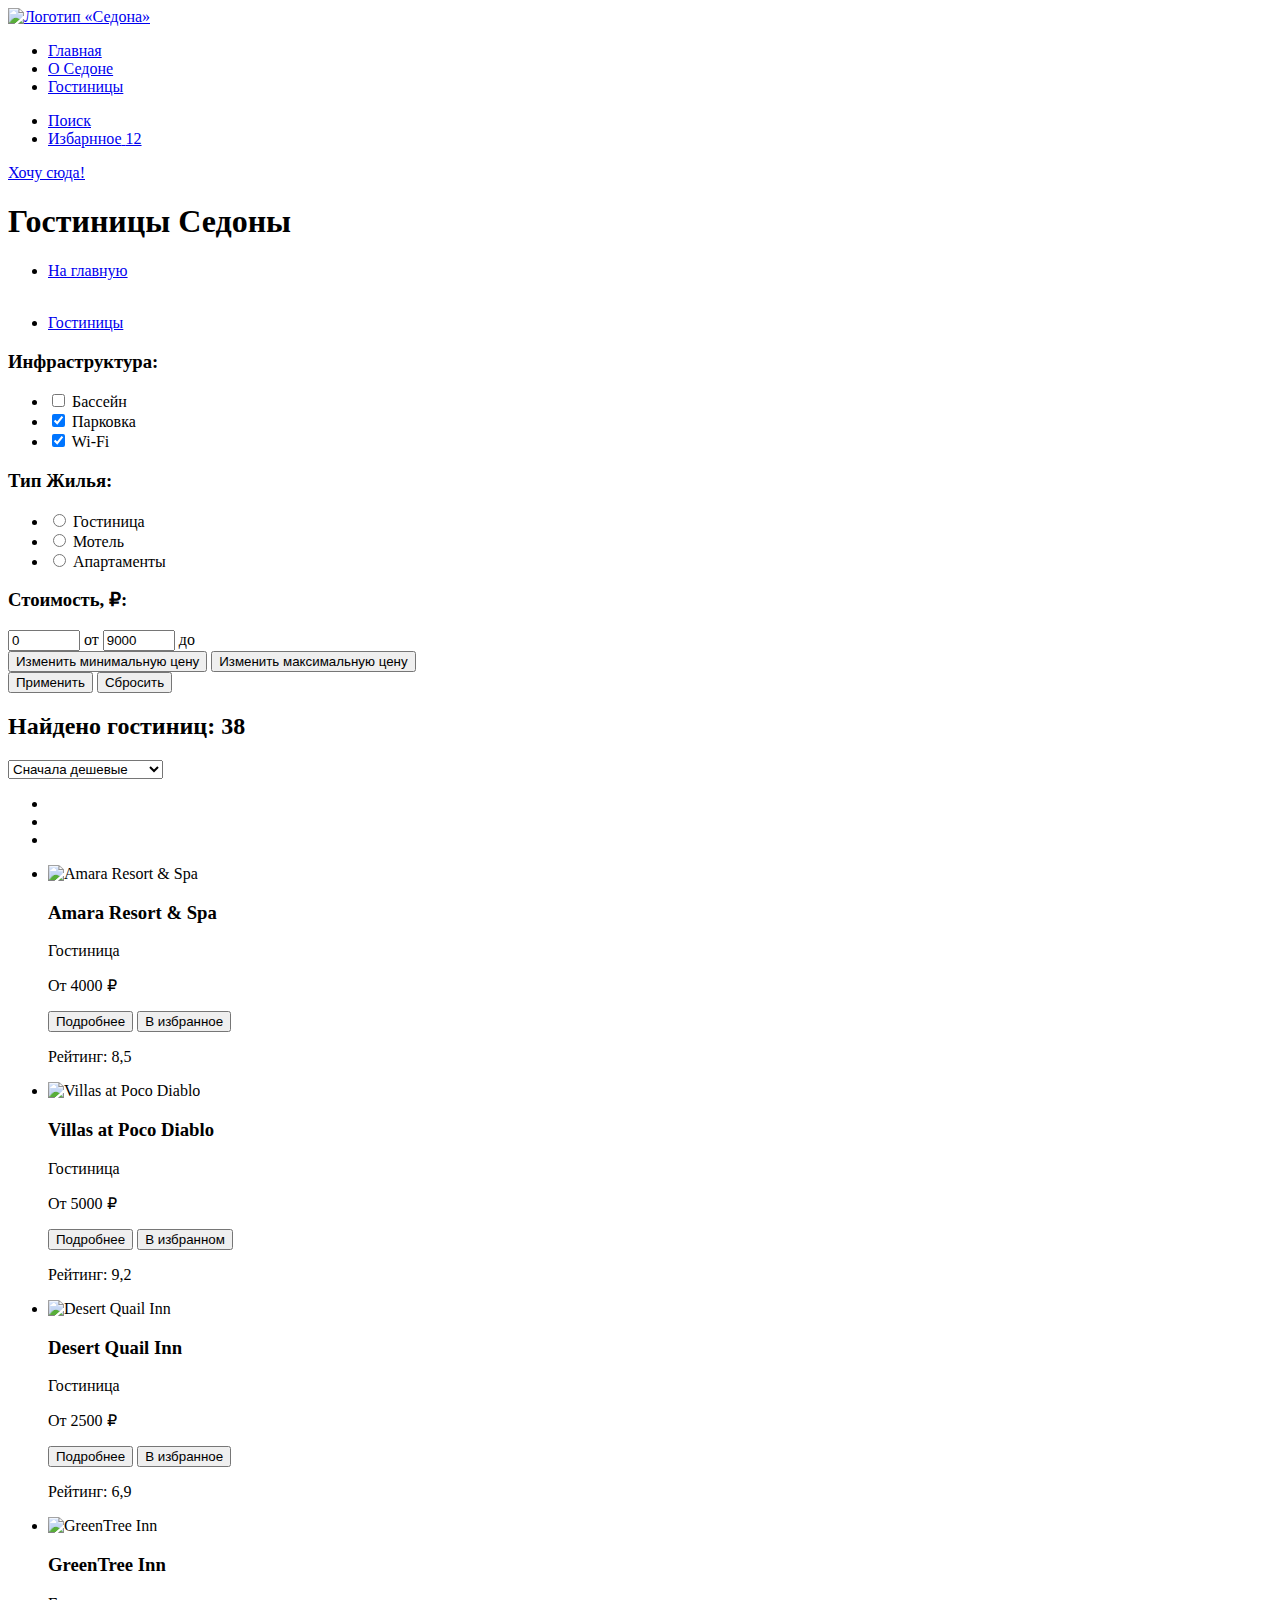
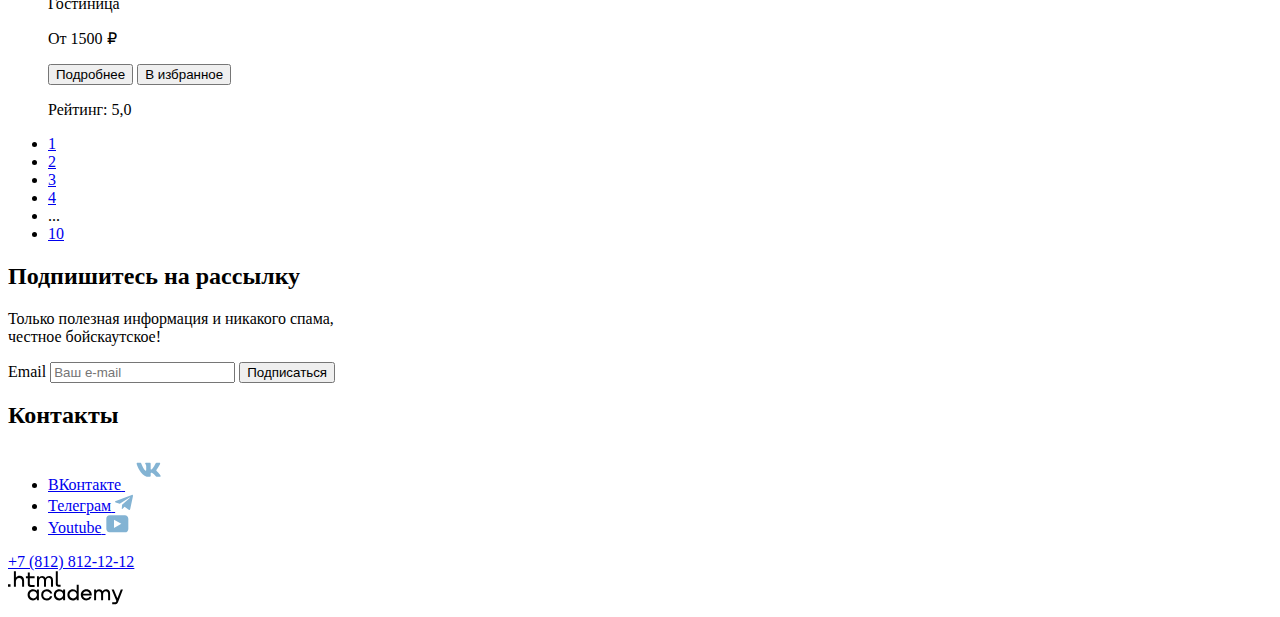
==== catalog.html @ 1142e03a "Добавляет каталог" ====
<!DOCTYPE html>
<html lang="ru">
  <head>
    <meta charset="utf-8">
    <title>HTML Academy: Седона</title>
    <link rel="stylesheet" href="styles/styles.css">
    <link rel="icon" href="favicon.ico"  type="image/x-icon">
  </head>
  <body>
    <div class="container">
      <header data-test="header" class="page-header">
        <a class="logo" href="index.html"> <img class="img-logo" src="images/logosedona.svg" width="140" height="70"
          alt="Логотип «Седона»"></a>
        <nav class="navigation">
          <ul class="navigation-list">
            <li class="navigation-item">
              <a class="navigation-link" href="index.html">Главная</a>
            </li>
              <li class="navigation-item">
                <a class="navigation-link" href="#">О Седоне</a>
              </li>
               <li class="navigation-item">
                <a class="navigation-link active-navigation-link-hotel" href="catalog.html">Гостиницы</a>
              </li>
          </ul>
          <ul class="navigation-user">
            <li class="navigation-user-item">
              <a class="img-search navigation-user-link-search" href="#" >
                <span class="visually-hidden">Поиск</span>
              </a>
            </li>
            <li class="navigation-user-item">
              <a class="img-favorite navigation-user-link-favotite" href="#">
                <span class="visually-hidden">Избарнное</span>
                <span class="notification-bage">12</span>
              </a>
            </li>
            </ul>
            <div class="want-here">
              <a class="button button-brown link-button" href="#">Хочу сюда!</a>
            </div>
        </nav>
      </header>

    <main data-test="main" class="main-container">
        <section class="flters-hotels">
          <div class="header-wrapper">
            <h1 class="title-Sedona-hotels">Гостиницы Седоны</h1>
            <ul class="breadcrumbs">
              <li class="breadcrumb">
                <a href="index.html"><p class="visually-hidden">На главную</p>
                  <svg class="svg-house" width="13" height="13" fill="#fff" xmlns="http://www.w3.org/2000/svg"><path d="m6.5.5-6 5.8v6.2h12V6.3L6.5.5Zm5 11h-10V6.7l5-4.8 5 4.8v4.8Z"/><path d="M4.5 10.5h1V8h2v2.5h1V7h-4v3.5Z"/></svg>
                </a>
              </li>
              <li class="breadcrumb">
                <a href="#" class="breadcrumb-hotels">Гостиницы</a>
              </li>
            </ul>
          </div>

          <div data-test="filter" class="wrapper-filter">
            <form class="appointment-form" action="https://echo.htmlacademy.ru/" method="post">
            <div>
            <h3 class="catalog-filter-title">Инфраструктура:</h3>
                    <ul class="catalog-filter-list">

                      <li class="catalog-filter-item">
                        <label class="control">
                          <input class="control-input" type="checkbox" name="Бассейн">
                       <span class="custom-checkbox"></span>
                       <span class="catalog-input-name"> Бассейн </span>
                        </label>
                      </li>

                  <li class="catalog-filter-item">
                    <label class="control">
                      <input class="control-input" type="checkbox" name="Парковка" checked>
                      <span class="custom-checkbox"></span>
                      <span class="catalog-input-name"> Парковка </span>
                    </label>
                  </li>
                  <li class="catalog-filter-item">
                    <label class="control">
                      <input class="control-input" type="checkbox" name="Wi-Fi" checked>
                      <span class="custom-checkbox"></span>
                     <span class="catalog-input-name">Wi-Fi</span>
                    </label>
                  </li>
                     </ul>
                    </div>
                    <div>
                    <h3 class="form-check-title">Тип Жилья:</h3>
                  <ul class="flter-second">
                      <li class="form-check">
                        <label class="form-check-label" for="hotel">
                        <input class="form-check-input" type="radio" name="hotel" id="hotel">
                        <span class="custom-radio"></span>
                        <span class="catalog-type-living">Гостиница</span>
                        </label>
                      </li>
                      <li class="form-check">
                        <label class="form-check-label" for="motel">
                        <input class="form-check-input" type="radio" name="motel" id="motel">
                        <span class="custom-radio"></span>
                        <span class="catalog-type-living">Мотель</span>
                        </label>
                      </li>
                      <li class="form-check">
                        <label class="form-check-label" for="appartments">
                        <input class="form-check-input" type="radio" name="appartments" id="appartments">
                        <span class="custom-radio"></span>
                        <span class="catalog-type-living">Апартаменты</span>
                        </label>
                      </li>
                  </ul>
                </div>
                      <div class="filter-price">
                      <h3 class="title-filter-price">Стоимость, ₽:</h3>

                        <div class="price-inputs">
                          <label class="price-input-min">
                          <input class="range-input control-input-left" type="number" name="min-number" value="0" min="0" max="9000" required>
                          <span class="control-range-min">от</span>
                        </label>
                          <label class="price-input-max">
                          <input class="range-input control-input-right" type="number" name="min-number" value="9000" min="0" max="9000" required>
                        <span>до</span>
                        </label>
                        </div>
                        <div class="range">
                        <div class="range-scale">
                          <div class="range-bar">
                          <button class="range-toggle toggle-min">
                            <span class="visually-hidden">Изменить минимальную цену</span>
                          </button>
                          <button class="range-toggle toggle-max">
                            <span class="visually-hidden">Изменить максимальную цену</span>
                          </button>
                          </div>
                       </div>
                       </div>
                      </div>

                      <div class="buttons">
                        <button class="button-get button-blue" type="submit">Применить</button>
                        <button class="button-reset button-nocolor" type="reset">Сбросить</button>
                      </div>
                      </form>
                </div>
        </section>
        <div class="sorting-container">
          <h2 class="title-sorting-container">Найдено гостиниц: 38</h2>
            <select class="select-control" aria-label="Сортировка">
              <option value="popular">Сначала дешевые</option>
              <option value="cheap">Сначала дорогие</option>
              <option value="expensive">Сначала поплуярные</option>
            </select>
            <ul class="view-buttons">
              <li class="view-button-item">
                <a class="view-button view-button-card-one" href="#"></a>
              </li>
              <li class="view-button-item"><a class="view-button view-button-card-second" href="#"></a></li>
              <li class="view-button-item"><a class="view-button view-button-card-three" href="#"></a></li>
            </ul>
          </div>

<section data-test="catalog" class="card-hotels">
  <ul class="list-card-hotels">
    <li class="cards-of-hotels">
    <img class="hotel-img" src="images/Amara.jpg" width="300" height="212" alt="Amara Resort & Spa">
    <h3 class="hotel-title">Amara Resort & Spa</h3>
    <p class="card-price-name">Гостиница</p>
    <p class="card-price-value">От 4000 ₽</p>
    <button type="button" name="show_more" class="about button-brown">Подробнее</button>
    <button class="favorite-added button-blue">В избранное</button>
    <div class="rating-stars stars-star-4">
        <span class="visually-hidden"></span>
    </div>
    <p class="rating-button">Рейтинг: 8,5</p>
  </li>
  <li class="cards-of-hotels">
    <img class="hotel-img" src="images/villas.jpg" width="300" height="212" alt="Villas at Poco Diablo">
    <h3 class="hotel-title">Villas at Poco Diablo</h3>
    <p class="card-price-name">Гостиница</p>
    <p class="card-price-value">От 5000 ₽</p>
    <button type="button" name="show_more" class="about button-brown">Подробнее</button>
    <button class="favorite-added-active button-green">В избранном</button>
    <div class="rating-stars stars-star-4">
        <span class="visually-hidden"></span>
    </div>
    <p class="rating-button">Рейтинг: 9,2</p>
  </li>
  <li class="cards-of-hotels">
    <img class="hotel-img" src="images/desert.jpg" width="300" height="212" alt="Desert Quail Inn">
    <h3 class="hotel-title">Desert Quail Inn</h3>
    <p class="card-price-name">Гостиница</p>
    <p class="card-price-value">От 2500 ₽</p>
    <button type="button" name="show_more" class="about button-brown">Подробнее</button>
    <button class="favorite-added button-blue">В избранное</button>
    <div class="rating-stars stars-star-3">
        <span class="visually-hidden"></span>
    </div>
    <p class="rating-button">Рейтинг: 6,9</p>
  </li>
  <li class="cards-of-hotels">
    <img class="hotel-img" src="images/GreenTree.jpg" width="300" height="212" alt="GreenTree Inn">
    <h3 class="hotel-title">GreenTree Inn</h3>
    <p class="card-price-name">Гостиница</p>
    <p class="card-price-value">От 1500 ₽</p>
    <button type="button" name="show_more" class="about button-brown">Подробнее</button>
    <button class="favorite-added button-blue">В избранное</button>
    <div class="rating-stars stars-star-2">
        <span class="visually-hidden"></span>
    </div>
    <p class="rating-button">Рейтинг: 5,0</p>
  </li>
  </ul>
</section>

    <div class="pagination-container">
    <ul class="pagination">
      <li class="pagination-item">
        <a class="pagination-link pagination-active" href="#">1</a>
      </li>
      <li class="pagination-item">
        <a class="pagination-link button-blue" href="#">2</a>
      </li>
      <li class="pagination-item">
        <a class="pagination-link button-blue" href="#">3</a>
      </li>
      <li class="pagination-item">
        <a class="pagination-link button-blue" href="#">4</a>
      </li>
      <li class="pagination-item">
      <span class="pagination-link-white">...</span>
      </li>
      <li class="pagination-item">
        <a class="pagination-link button-blue" href="#">10</a>
      </li>
    </ul>
  </div>
  <section  data-test="subscribe" class="subscribe-catalog">
    <div class="wrapper-subscribe">
    <h2 class="subscribe-title-catalog">Подпишитесь на рассылку</h2>
    <p class="subcribe-description-catalog">Только полезная информация и никакого спама,<br>честное бойскаутское!</p>
    <form class="newsletter-form" action="https://echo.htmlacademy.ru/" method="post">
      <label for="newsletter-email" class="visually-hidden">Email</label>
      <input class="field"  placeholder="Ваш e-mail" type="email" name="newsletter-email" id="newsletter-email" required>
      <button class="button newsletter-button button-blue" type="submit">
        <span>Подписаться</span>
      </button>
    </form>
  </div>
</section>
</main>

<footer data-test="footer" class="page-footer">
  <section class="footer-social">
    <h2 class="visually-hidden">Контакты</h2>
    <ul class="footer-social-list">
      <li class="footer-social-item">
        <a class="link-footer" href="#">
          <span class="visually-hidden">ВКонтакте</span>
          <svg class="svg-footer" width="48" height="41" viewBox="0 0 48 41" fill="#83B3D3" xmlns="http://www.w3.org/2000/svg">
            <path fill-rule="evenodd" clip-rule="evenodd" d="M35.1164 14.8044C35.2824 14.2584 35.1164 13.8564 34.3214 13.8564H31.6964C31.0284 13.8564 30.7204 14.2034 30.5534 14.5864C30.5534 14.5864 29.2184 17.7824 27.3274 19.8584C26.7154 20.4604 26.4374 20.6514 26.1034 20.6514C25.9364 20.6514 25.6854 20.4604 25.6854 19.9134V14.8044C25.6854 14.1484 25.5014 13.8564 24.9454 13.8564H20.8174C20.4004 13.8564 20.1494 14.1604 20.1494 14.4494C20.1494 15.0704 21.0954 15.2144 21.1924 16.9624V20.7604C21.1924 21.5934 21.0394 21.7444 20.7054 21.7444C19.8154 21.7444 17.6504 18.5334 16.3654 14.8594C16.1164 14.1444 15.8644 13.8564 15.1934 13.8564H12.5664C11.8164 13.8564 11.6664 14.2034 11.6664 14.5864C11.6664 15.2684 12.5564 18.6564 15.8114 23.1374C17.9814 26.1974 21.0364 27.8564 23.8194 27.8564C25.4884 27.8564 25.6944 27.4884 25.6944 26.8534V24.5404C25.6944 23.8034 25.8524 23.6564 26.3814 23.6564C26.7714 23.6564 27.4384 23.8484 28.9964 25.3234C30.7764 27.0724 31.0694 27.8564 32.0714 27.8564H34.6964C35.4464 27.8564 35.8224 27.4884 35.6064 26.7604C35.3684 26.0364 34.5184 24.9854 33.3914 23.7384C32.7794 23.0284 31.8614 22.2634 31.5824 21.8804C31.1934 21.3894 31.3044 21.1704 31.5824 20.7334C31.5824 20.7334 34.7824 16.3074 35.1154 14.8044H35.1164Z"/>
            </svg>
        </a>
      </li>
      <li class="footer-social-item">
        <a class="link-footer" href="#">
          <span class="visually-hidden">Телеграм</span>
          <svg class="svg-footer" width="18" height="17" viewBox="0 0 18 17" fill="#83B3D3" xmlns="http://www.w3.org/2000/svg">
            <path d="M16.785 0.955705L0.840489 7.1042C-0.247661 7.54126 -0.241365 8.14828 0.640845 8.41897L4.73445 9.69597L14.2058 3.72014C14.6537 3.44766 15.0629 3.59424 14.7265 3.89281L7.05283 10.8183H7.05103L7.05283 10.8192L6.77045 15.0387C7.18413 15.0387 7.36669 14.8489 7.59871 14.625L9.58705 12.6915L13.7229 15.7464C14.4855 16.1664 15.0332 15.9506 15.2229 15.0405L17.9379 2.2453C18.2158 1.13107 17.5126 0.626562 16.785 0.955705Z"/>
            </svg>
        </a>
      </li>
      <li class="footer-social-item button-link-youtube">
        <a class="link-footer" href="#">
          <span class="visually-hidden">Youtube</span>
          <svg class="svg-footer" width="23" height="18" viewBox="0 0 23 18" fill="#83B3D3" xmlns="http://www.w3.org/2000/svg">
            <path d="M18.9402 0.356445H3.50738C1.64668 0.356445 0.333252 1.9502 0.333252 3.75645V13.8502C0.333252 15.7627 1.64668 17.3564 3.50738 17.3564H19.1591C20.8009 17.3564 22.3333 15.7627 22.3333 13.9564V3.75645C22.1143 1.9502 20.8009 0.356445 18.9402 0.356445ZM7.99494 12.8939V4.81894L15.3283 8.85645L7.99494 12.8939Z"/>
            </svg>
        </a>
      </li>
    </ul>
  </section>

  <section class="contacts-phone">
     <a href="tel:+78128121212">+7 (812) 812-12-12</a>
</section>

<section class="footer-logo-htmlacademy">
  <svg class="logo-htmlacademy" width="115" height="34" fill="#000" xmlns="http://www.w3.org/2000/svg"><path d="M0 13.26v2.6h2.5v-2.6H0ZM11.6 4.86c-1.6 0-2.8.7-3.6 1.7h-.1V.36h-2v15.5h2v-5.3c0-2.1 1.3-3.6 3.3-3.6 1.8 0 2.9 1.4 2.9 3.2v5.7h2v-6.1c.1-3-1.8-4.9-4.5-4.9ZM26.6 5.16h-4.8v-3.7h-2v3.8h-1.9v2h1.9v6c0 1.7 1 2.7 2.7 2.7h4.1v-2h-3.7c-.7 0-1.1-.4-1.1-1.1v-5.7h4.8v-2ZM41.1 4.96c-1.6 0-2.9.8-3.5 2.1h-.1c-.6-1.2-1.8-2.1-3.4-2.1-1.4 0-2.5.8-3.1 1.8h-.1v-1.6H29v10.6h2v-5.4c0-2 1-3.5 2.6-3.5 1.5 0 2.4 1 2.4 2.6v6.3h2v-5.6c0-2.4 1.4-3.3 2.6-3.3 1.5 0 2.4 1 2.4 2.6v6.3h2v-6.5c.1-2.5-1.4-4.3-3.9-4.3ZM47.8 13.06c0 1.7 1 2.7 2.8 2.7h2v-2h-1.7c-.7 0-1.1-.4-1.1-1.1V.36h-2v12.7ZM28.9 20.06c-.9-1.1-2.2-1.8-3.9-1.8-3.1 0-5.4 2.3-5.4 5.6s2.3 5.6 5.4 5.6c1.8 0 3-.8 3.8-1.9h.1v1.6h2v-10.6h-2v1.5Zm-3.6 7.4c-2.2 0-3.6-1.6-3.6-3.6s1.4-3.6 3.6-3.6 3.6 1.6 3.6 3.6c0 1.9-1.4 3.6-3.6 3.6ZM44.2 22.36c-.5-2.4-2.6-4.1-5.4-4.1a5.4 5.4 0 0 0-5.6 5.6c0 3.1 2.2 5.6 5.6 5.6 2.8 0 4.9-1.8 5.4-4.2h-2.1a3.4 3.4 0 0 1-3.3 2.3c-2.2 0-3.6-1.6-3.6-3.6s1.4-3.6 3.6-3.6c1.6 0 2.8 1 3.3 2.2h2.1v-.2ZM55.1 20.06c-.9-1.1-2.2-1.8-3.9-1.8-3.1 0-5.4 2.3-5.4 5.6s2.3 5.6 5.4 5.6c1.8 0 3-.8 3.8-1.9h.1v1.6h2v-10.6h-2v1.5Zm-3.6 7.4c-2.2 0-3.6-1.6-3.6-3.6s1.4-3.6 3.6-3.6 3.6 1.6 3.6 3.6c0 1.9-1.5 3.6-3.6 3.6ZM68.7 20.16c-.9-1.1-2.2-1.9-3.9-1.9-3.1 0-5.4 2.3-5.4 5.6s2.2 5.6 5.4 5.6c1.7 0 3-.8 3.8-1.8h.1v1.5h2v-15.4h-2v6.4Zm-3.6 7.3c-2.2 0-3.6-1.6-3.6-3.6s1.4-3.6 3.6-3.6 3.6 1.6 3.6 3.6c-.1 2-1.5 3.6-3.6 3.6ZM78.3 18.26c-3.3 0-5.5 2.5-5.5 5.6 0 3 2.1 5.6 5.5 5.6 2.5 0 4.5-1.3 5.2-3.6h-2.1c-.5 1-1.6 1.6-3 1.6-1.9 0-3.3-1.3-3.4-2.9h8.8c.2-3.6-2-6.3-5.5-6.3Zm0 1.9c1.7 0 3 1 3.3 2.6h-6.5c.3-1.5 1.5-2.6 3.2-2.6ZM98.2 18.26c-1.6 0-2.9.8-3.6 2h-.1c-.6-1.2-1.8-2-3.4-2-1.4 0-2.5.7-3.1 1.8v-1.5h-1.9v10.6h2v-5.4c0-2 1-3.4 2.6-3.5 1.5 0 2.4 1 2.4 2.6v6.3h2v-5.6c0-2.4 1.4-3.3 2.6-3.3 1.5 0 2.4 1 2.4 2.6v6.3h2v-6.5c.1-2.6-1.4-4.4-3.9-4.4ZM109.4 27.36l-3.6-8.9h-2.2l4.8 11.6c-.3.9-.7 1.2-1.7 1.2h-2.5v2h2.5c1.8 0 2.8-.8 3.5-2.6l4.7-12.2h-2.1l-3.4 8.9Z"/></svg>
  </section>
</footer>
    </div>
  </body>
</html>
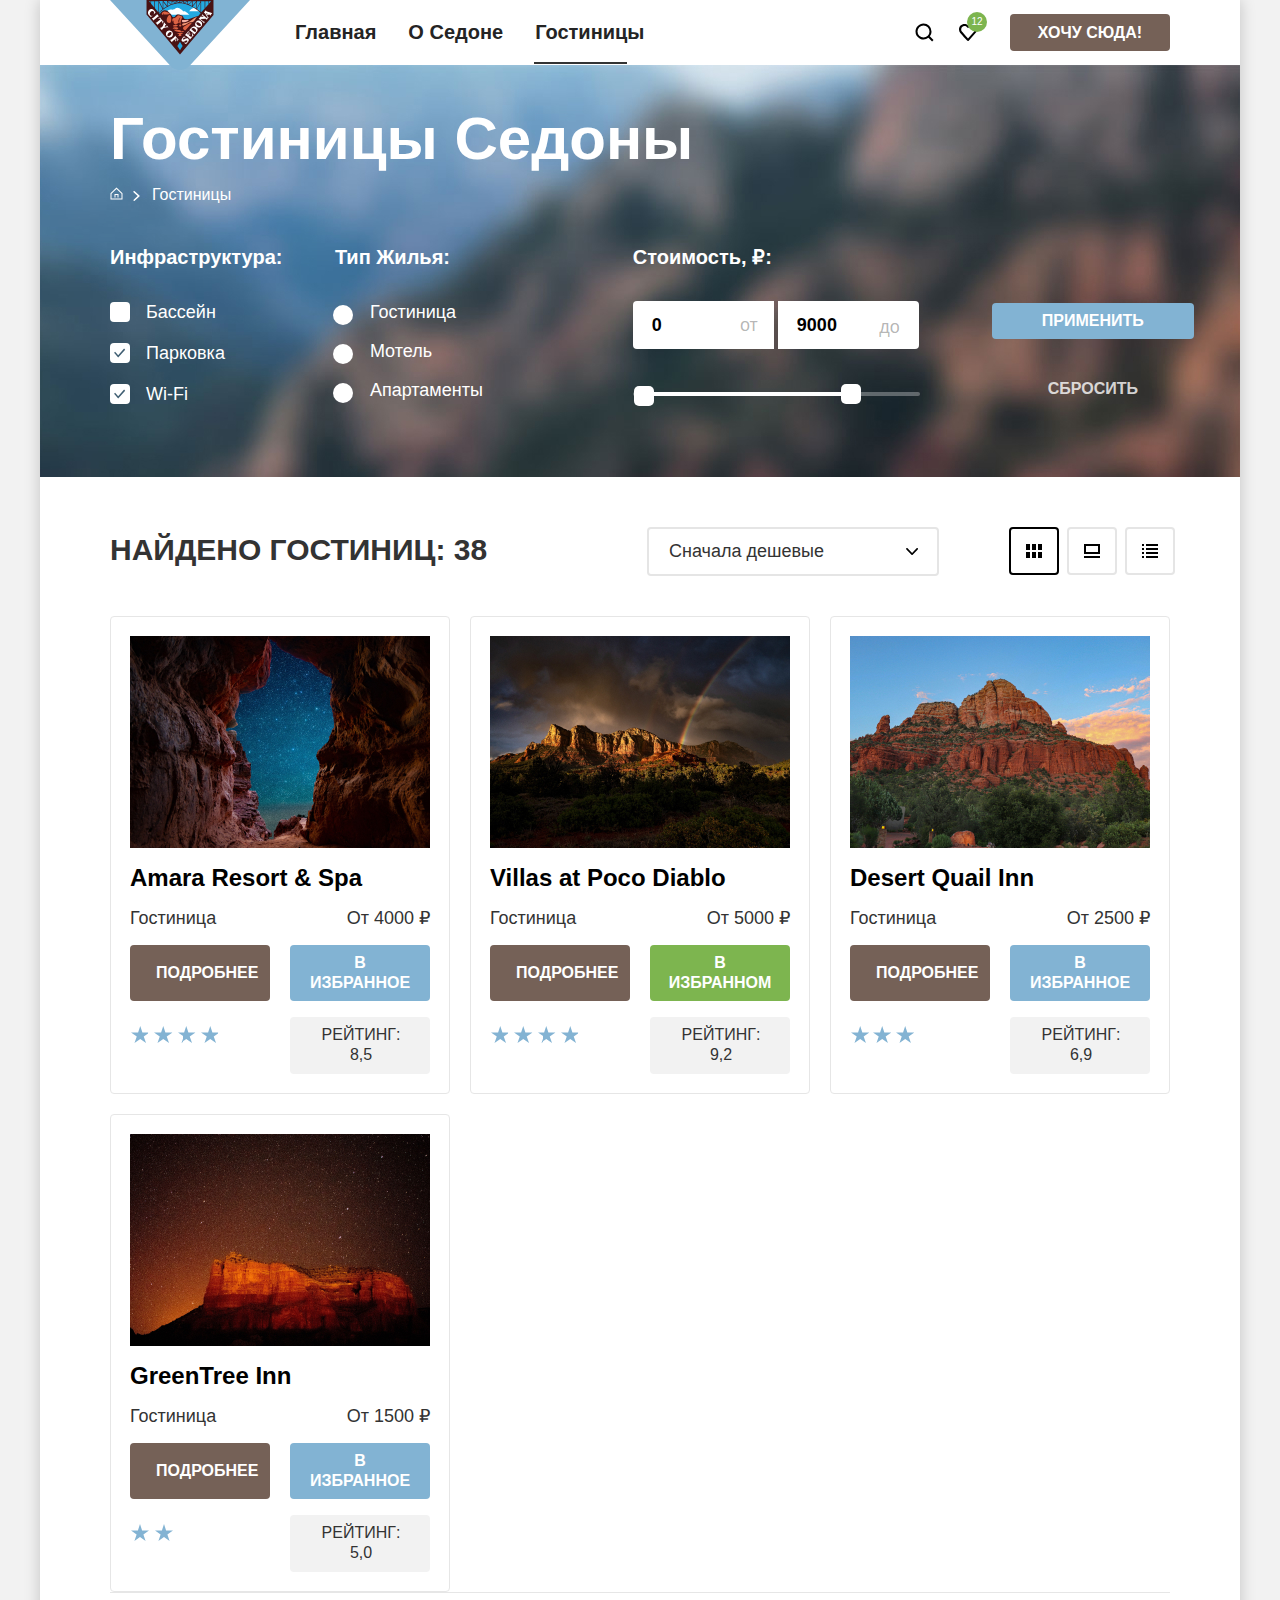
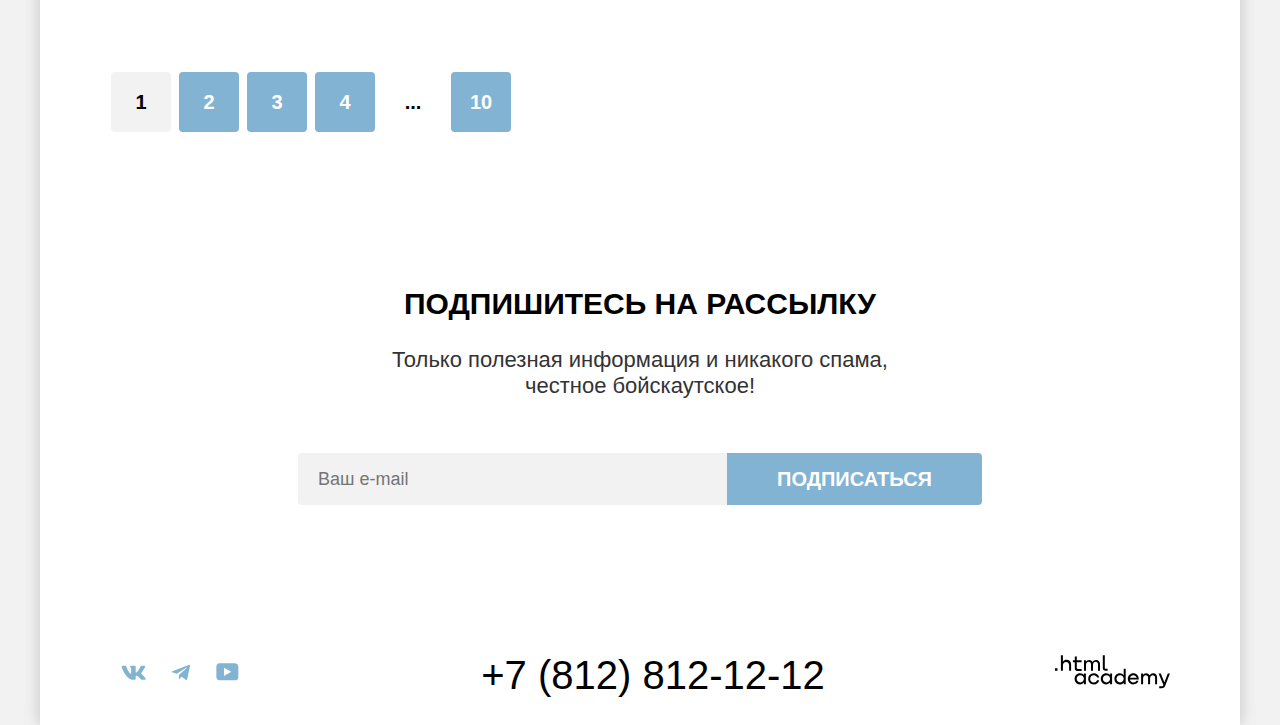
==== commit 7fa90b59: "Merge pull request #3 from MariiaGhanem/master" ====
--- a/catalog.html
+++ b/catalog.html
@@ -4,7 +4,8 @@
     <meta charset="utf-8">
     <title>HTML Academy: Седона</title>
     <link rel="stylesheet" href="styles/styles.css">
-    <link rel="icon" href="favicon.ico"  type="image/x-icon">
+    <link rel="icon" href="favicon.ico">
+    <link rel="icon" type="image/png" href="images/favicon.png">
   </head>
   <body>
     <div class="container">
@@ -91,23 +92,23 @@
                     <div>
                     <h3 class="form-check-title">Тип Жилья:</h3>
                   <ul class="flter-second">
-                      <li class="form-check">
+                      <li class="control form-check">
                         <label class="form-check-label" for="hotel">
-                        <input class="form-check-input" type="radio" name="hotel" id="hotel">
+                        <input class="form-check-input" type="radio" name="type-of-hotel" id="hotel">
                         <span class="custom-radio"></span>
                         <span class="catalog-type-living">Гостиница</span>
                         </label>
                       </li>
-                      <li class="form-check">
+                      <li class="control form-check">
                         <label class="form-check-label" for="motel">
-                        <input class="form-check-input" type="radio" name="motel" id="motel">
+                        <input class="form-check-input" type="radio" name="type-of-hotel" id="motel">
                         <span class="custom-radio"></span>
                         <span class="catalog-type-living">Мотель</span>
                         </label>
                       </li>
-                      <li class="form-check">
+                      <li class="control form-check">
                         <label class="form-check-label" for="appartments">
-                        <input class="form-check-input" type="radio" name="appartments" id="appartments">
+                        <input class="form-check-input" type="radio" name="type-of-hotel" id="appartments">
                         <span class="custom-radio"></span>
                         <span class="catalog-type-living">Апартаменты</span>
                         </label>
@@ -130,10 +131,10 @@
                         <div class="range">
                         <div class="range-scale">
                           <div class="range-bar">
-                          <button class="range-toggle toggle-min">
+                          <button class="range-toggle toggle-min" type="button">
                             <span class="visually-hidden">Изменить минимальную цену</span>
                           </button>
-                          <button class="range-toggle toggle-max">
+                          <button class="range-toggle toggle-max" type="button">
                             <span class="visually-hidden">Изменить максимальную цену</span>
                           </button>
                           </div>
@@ -157,22 +158,22 @@
             </select>
             <ul class="view-buttons">
               <li class="view-button-item">
-                <a class="view-button view-button-card-one" href="#"></a>
-              </li>
-              <li class="view-button-item"><a class="view-button view-button-card-second" href="#"></a></li>
-              <li class="view-button-item"><a class="view-button view-button-card-three" href="#"></a></li>
+                <a class="view-button view-button-card-one" href="#"><span class="visually-hidden">Вид меню</span></a>
+              </li>
+              <li class="view-button-item"><a class="view-button view-button-card-second" href="#"><span class="visually-hidden">Вид меню</span></a></li>
+              <li class="view-button-item"><a class="view-button view-button-card-three" href="#"><span class="visually-hidden">Вид меню</span></a></li>
             </ul>
           </div>
 
 <section data-test="catalog" class="card-hotels">
   <ul class="list-card-hotels">
     <li class="cards-of-hotels">
-    <img class="hotel-img" src="images/Amara.jpg" width="300" height="212" alt="Amara Resort & Spa">
+    <img class="hotel-img" src="images/amara.jpg" width="300" height="212" alt="Amara Resort & Spa">
     <h3 class="hotel-title">Amara Resort & Spa</h3>
     <p class="card-price-name">Гостиница</p>
     <p class="card-price-value">От 4000 ₽</p>
     <button type="button" name="show_more" class="about button-brown">Подробнее</button>
-    <button class="favorite-added button-blue">В избранное</button>
+    <button type="button" class="favorite-added button-blue">В избранное</button>
     <div class="rating-stars stars-star-4">
         <span class="visually-hidden"></span>
     </div>
@@ -184,7 +185,7 @@
     <p class="card-price-name">Гостиница</p>
     <p class="card-price-value">От 5000 ₽</p>
     <button type="button" name="show_more" class="about button-brown">Подробнее</button>
-    <button class="favorite-added-active button-green">В избранном</button>
+    <button type="button" class="favorite-added-active button-green">В избранном</button>
     <div class="rating-stars stars-star-4">
         <span class="visually-hidden"></span>
     </div>
@@ -196,19 +197,19 @@
     <p class="card-price-name">Гостиница</p>
     <p class="card-price-value">От 2500 ₽</p>
     <button type="button" name="show_more" class="about button-brown">Подробнее</button>
-    <button class="favorite-added button-blue">В избранное</button>
+    <button type="button" class="favorite-added button-blue">В избранное</button>
     <div class="rating-stars stars-star-3">
         <span class="visually-hidden"></span>
     </div>
     <p class="rating-button">Рейтинг: 6,9</p>
   </li>
   <li class="cards-of-hotels">
-    <img class="hotel-img" src="images/GreenTree.jpg" width="300" height="212" alt="GreenTree Inn">
+    <img class="hotel-img" src="images/greentree.jpg" width="300" height="212" alt="GreenTree Inn">
     <h3 class="hotel-title">GreenTree Inn</h3>
     <p class="card-price-name">Гостиница</p>
     <p class="card-price-value">От 1500 ₽</p>
     <button type="button" name="show_more" class="about button-brown">Подробнее</button>
-    <button class="favorite-added button-blue">В избранное</button>
+    <button type="button" class="favorite-added button-blue">В избранное</button>
     <div class="rating-stars stars-star-2">
         <span class="visually-hidden"></span>
     </div>
@@ -290,7 +291,7 @@
 </section>
 
 <section class="footer-logo-htmlacademy">
-  <svg class="logo-htmlacademy" width="115" height="34" fill="#000" xmlns="http://www.w3.org/2000/svg"><path d="M0 13.26v2.6h2.5v-2.6H0ZM11.6 4.86c-1.6 0-2.8.7-3.6 1.7h-.1V.36h-2v15.5h2v-5.3c0-2.1 1.3-3.6 3.3-3.6 1.8 0 2.9 1.4 2.9 3.2v5.7h2v-6.1c.1-3-1.8-4.9-4.5-4.9ZM26.6 5.16h-4.8v-3.7h-2v3.8h-1.9v2h1.9v6c0 1.7 1 2.7 2.7 2.7h4.1v-2h-3.7c-.7 0-1.1-.4-1.1-1.1v-5.7h4.8v-2ZM41.1 4.96c-1.6 0-2.9.8-3.5 2.1h-.1c-.6-1.2-1.8-2.1-3.4-2.1-1.4 0-2.5.8-3.1 1.8h-.1v-1.6H29v10.6h2v-5.4c0-2 1-3.5 2.6-3.5 1.5 0 2.4 1 2.4 2.6v6.3h2v-5.6c0-2.4 1.4-3.3 2.6-3.3 1.5 0 2.4 1 2.4 2.6v6.3h2v-6.5c.1-2.5-1.4-4.3-3.9-4.3ZM47.8 13.06c0 1.7 1 2.7 2.8 2.7h2v-2h-1.7c-.7 0-1.1-.4-1.1-1.1V.36h-2v12.7ZM28.9 20.06c-.9-1.1-2.2-1.8-3.9-1.8-3.1 0-5.4 2.3-5.4 5.6s2.3 5.6 5.4 5.6c1.8 0 3-.8 3.8-1.9h.1v1.6h2v-10.6h-2v1.5Zm-3.6 7.4c-2.2 0-3.6-1.6-3.6-3.6s1.4-3.6 3.6-3.6 3.6 1.6 3.6 3.6c0 1.9-1.4 3.6-3.6 3.6ZM44.2 22.36c-.5-2.4-2.6-4.1-5.4-4.1a5.4 5.4 0 0 0-5.6 5.6c0 3.1 2.2 5.6 5.6 5.6 2.8 0 4.9-1.8 5.4-4.2h-2.1a3.4 3.4 0 0 1-3.3 2.3c-2.2 0-3.6-1.6-3.6-3.6s1.4-3.6 3.6-3.6c1.6 0 2.8 1 3.3 2.2h2.1v-.2ZM55.1 20.06c-.9-1.1-2.2-1.8-3.9-1.8-3.1 0-5.4 2.3-5.4 5.6s2.3 5.6 5.4 5.6c1.8 0 3-.8 3.8-1.9h.1v1.6h2v-10.6h-2v1.5Zm-3.6 7.4c-2.2 0-3.6-1.6-3.6-3.6s1.4-3.6 3.6-3.6 3.6 1.6 3.6 3.6c0 1.9-1.5 3.6-3.6 3.6ZM68.7 20.16c-.9-1.1-2.2-1.9-3.9-1.9-3.1 0-5.4 2.3-5.4 5.6s2.2 5.6 5.4 5.6c1.7 0 3-.8 3.8-1.8h.1v1.5h2v-15.4h-2v6.4Zm-3.6 7.3c-2.2 0-3.6-1.6-3.6-3.6s1.4-3.6 3.6-3.6 3.6 1.6 3.6 3.6c-.1 2-1.5 3.6-3.6 3.6ZM78.3 18.26c-3.3 0-5.5 2.5-5.5 5.6 0 3 2.1 5.6 5.5 5.6 2.5 0 4.5-1.3 5.2-3.6h-2.1c-.5 1-1.6 1.6-3 1.6-1.9 0-3.3-1.3-3.4-2.9h8.8c.2-3.6-2-6.3-5.5-6.3Zm0 1.9c1.7 0 3 1 3.3 2.6h-6.5c.3-1.5 1.5-2.6 3.2-2.6ZM98.2 18.26c-1.6 0-2.9.8-3.6 2h-.1c-.6-1.2-1.8-2-3.4-2-1.4 0-2.5.7-3.1 1.8v-1.5h-1.9v10.6h2v-5.4c0-2 1-3.4 2.6-3.5 1.5 0 2.4 1 2.4 2.6v6.3h2v-5.6c0-2.4 1.4-3.3 2.6-3.3 1.5 0 2.4 1 2.4 2.6v6.3h2v-6.5c.1-2.6-1.4-4.4-3.9-4.4ZM109.4 27.36l-3.6-8.9h-2.2l4.8 11.6c-.3.9-.7 1.2-1.7 1.2h-2.5v2h2.5c1.8 0 2.8-.8 3.5-2.6l4.7-12.2h-2.1l-3.4 8.9Z"/></svg>
+  <svg role="img"  aria-label="Логотип Htmlacademy" class="logo-htmlacademy" width="115" height="34" fill="#000" xmlns="http://www.w3.org/2000/svg"><path d="M0 13.26v2.6h2.5v-2.6H0ZM11.6 4.86c-1.6 0-2.8.7-3.6 1.7h-.1V.36h-2v15.5h2v-5.3c0-2.1 1.3-3.6 3.3-3.6 1.8 0 2.9 1.4 2.9 3.2v5.7h2v-6.1c.1-3-1.8-4.9-4.5-4.9ZM26.6 5.16h-4.8v-3.7h-2v3.8h-1.9v2h1.9v6c0 1.7 1 2.7 2.7 2.7h4.1v-2h-3.7c-.7 0-1.1-.4-1.1-1.1v-5.7h4.8v-2ZM41.1 4.96c-1.6 0-2.9.8-3.5 2.1h-.1c-.6-1.2-1.8-2.1-3.4-2.1-1.4 0-2.5.8-3.1 1.8h-.1v-1.6H29v10.6h2v-5.4c0-2 1-3.5 2.6-3.5 1.5 0 2.4 1 2.4 2.6v6.3h2v-5.6c0-2.4 1.4-3.3 2.6-3.3 1.5 0 2.4 1 2.4 2.6v6.3h2v-6.5c.1-2.5-1.4-4.3-3.9-4.3ZM47.8 13.06c0 1.7 1 2.7 2.8 2.7h2v-2h-1.7c-.7 0-1.1-.4-1.1-1.1V.36h-2v12.7ZM28.9 20.06c-.9-1.1-2.2-1.8-3.9-1.8-3.1 0-5.4 2.3-5.4 5.6s2.3 5.6 5.4 5.6c1.8 0 3-.8 3.8-1.9h.1v1.6h2v-10.6h-2v1.5Zm-3.6 7.4c-2.2 0-3.6-1.6-3.6-3.6s1.4-3.6 3.6-3.6 3.6 1.6 3.6 3.6c0 1.9-1.4 3.6-3.6 3.6ZM44.2 22.36c-.5-2.4-2.6-4.1-5.4-4.1a5.4 5.4 0 0 0-5.6 5.6c0 3.1 2.2 5.6 5.6 5.6 2.8 0 4.9-1.8 5.4-4.2h-2.1a3.4 3.4 0 0 1-3.3 2.3c-2.2 0-3.6-1.6-3.6-3.6s1.4-3.6 3.6-3.6c1.6 0 2.8 1 3.3 2.2h2.1v-.2ZM55.1 20.06c-.9-1.1-2.2-1.8-3.9-1.8-3.1 0-5.4 2.3-5.4 5.6s2.3 5.6 5.4 5.6c1.8 0 3-.8 3.8-1.9h.1v1.6h2v-10.6h-2v1.5Zm-3.6 7.4c-2.2 0-3.6-1.6-3.6-3.6s1.4-3.6 3.6-3.6 3.6 1.6 3.6 3.6c0 1.9-1.5 3.6-3.6 3.6ZM68.7 20.16c-.9-1.1-2.2-1.9-3.9-1.9-3.1 0-5.4 2.3-5.4 5.6s2.2 5.6 5.4 5.6c1.7 0 3-.8 3.8-1.8h.1v1.5h2v-15.4h-2v6.4Zm-3.6 7.3c-2.2 0-3.6-1.6-3.6-3.6s1.4-3.6 3.6-3.6 3.6 1.6 3.6 3.6c-.1 2-1.5 3.6-3.6 3.6ZM78.3 18.26c-3.3 0-5.5 2.5-5.5 5.6 0 3 2.1 5.6 5.5 5.6 2.5 0 4.5-1.3 5.2-3.6h-2.1c-.5 1-1.6 1.6-3 1.6-1.9 0-3.3-1.3-3.4-2.9h8.8c.2-3.6-2-6.3-5.5-6.3Zm0 1.9c1.7 0 3 1 3.3 2.6h-6.5c.3-1.5 1.5-2.6 3.2-2.6ZM98.2 18.26c-1.6 0-2.9.8-3.6 2h-.1c-.6-1.2-1.8-2-3.4-2-1.4 0-2.5.7-3.1 1.8v-1.5h-1.9v10.6h2v-5.4c0-2 1-3.4 2.6-3.5 1.5 0 2.4 1 2.4 2.6v6.3h2v-5.6c0-2.4 1.4-3.3 2.6-3.3 1.5 0 2.4 1 2.4 2.6v6.3h2v-6.5c.1-2.6-1.4-4.4-3.9-4.4ZM109.4 27.36l-3.6-8.9h-2.2l4.8 11.6c-.3.9-.7 1.2-1.7 1.2h-2.5v2h2.5c1.8 0 2.8-.8 3.5-2.6l4.7-12.2h-2.1l-3.4 8.9Z"/></svg>
   </section>
 </footer>
     </div>
--- a/styles/styles.css
+++ b/styles/styles.css
@@ -0,0 +1,2150 @@
+
+  @font-face {
+    font-family: "PT Sans";
+    font-style: normal;
+    font-weight: 400;
+    src: url("../fonts/ptsans-400.woff2") format("woff2");
+    font-display: swap;
+  }
+
+  @font-face {
+    font-family: "PT Sans";
+    font-style: normal;
+    font-weight: 700;
+    src: url("../fonts/ptsans-700.woff2") format("woff2");
+    font-display: swap;
+  }
+
+  html {
+    height: 100%;
+  }
+
+  body {
+    font-family: "PT Sans", sans-serif;
+    font-size: 18px;
+    line-height: 21px;
+    color: #333333;
+    background-color: #f2f2f2;
+    height:100%;
+    margin: 0;
+    min-width: 1280px;
+  }
+
+  .container {
+    margin: 0 auto;
+    width: 1200px;
+    display: flex;
+    flex-direction: column;
+    min-height: 100%;
+    background-color: #FFFFFF;
+    box-shadow: 0 0 15px 0 rgba(0, 0, 0, 0.2);
+    }
+
+  .main-container {
+    margin: 0 auto;
+    width: 1200px;
+    flex-grow: 1;
+    background-color: #FFFFFF;
+  }
+
+  ul, li {
+    margin: 0;
+    padding: 0;
+    }
+
+    .want-here {
+      position: absolute;
+      left: 970px;
+
+    }
+
+  .link-button {
+    min-width: 140px;
+    width: 140px;
+    padding: 8px 10px;
+    text-align: center;
+    border-radius: 4px;
+    margin-top: 14px;
+    margin-bottom: 14px;
+    display: block;
+    font-family: inherit;
+    text-decoration: none;
+    text-transform: uppercase;
+    font-weight: 700;
+    font-size: 16px;
+  }
+
+  .button-brown {
+    color: #ffffff;
+    background-color: #756157;
+  }
+
+  .button-brown:hover {
+    background-color: rgba(97, 80, 72, 1);
+  }
+
+  .button-brown:focus {
+    background-color: rgba(97, 80, 72, 1);
+  }
+
+  .button-brown:active {
+    background-color: rgba(117, 97, 87, 1);
+    color: rgba(255, 255, 255, 0.3);
+  }
+
+
+  .button:disabled {
+    background-color: rgba(229, 229, 229, 1);
+    color: rgba(255, 255, 255, 1);
+  }
+
+  .title {
+    font-family: "PT Sans", sans-serif;
+    font-size: 30px;
+    line-height: 36px;
+    color: #242424;
+    text-transform: uppercase;
+    font-weight: 700;
+    padding-left: 20px;
+    padding-right: 20px;
+  }
+
+  .title-advice {
+    font-family: "PT Sans", sans-serif;
+    font-size: 30px;
+    line-height: 36px;
+    color: #242424;
+    text-transform: uppercase;
+    font-weight: 700;
+    padding-left: 20px;
+    padding-right: 20px;
+    margin-bottom: 0;
+  }
+
+  .advantages-title {
+    font-family: "PT Sans", sans-serif;
+    font-size: 24px;
+    line-height: 28px;
+    color: #242424;
+    text-transform: uppercase;
+    font-weight: 700;
+    text-align: center;
+  }
+
+  .advantages-title-service {
+    font-family: "PT Sans", sans-serif;
+    font-size: 24px;
+    line-height: 28px;
+    color: #242424;
+    text-transform: uppercase;
+    font-weight: 700;
+    text-align: center;
+    margin-top: 34px;
+  }
+
+  .advantages-description {
+    font-family: "PT Sans", sans-serif;
+    font-size: 18px;
+    line-height: 21px;
+    color: #242424;
+    font-weight: 400;
+    text-align: center;
+    margin-top: 5px;
+    margin-bottom: 36px;
+  }
+
+  .advantages-title-city {
+    font-family: "PT Sans", sans-serif;
+    font-size: 24px;
+    line-height: 28px;
+    color: #ffffff;
+    text-transform: uppercase;
+    font-weight: 700;
+    text-align: center;
+  }
+  .advantages-description-city {
+    font-family: "PT Sans", sans-serif;
+    font-size: 18px;
+    line-height: 21px;
+    color: #ffffff;
+    font-weight: 400;
+    text-align: center;
+  }
+
+  .advantages-title-bridge {
+    font-family: "PT Sans", sans-serif;
+    font-size: 24px;
+    line-height: 28px;
+    color: #ffffff;
+    text-transform: uppercase;
+    font-weight: 700;
+    text-align: center;
+    margin: 0;
+    padding-top: 10px;
+  }
+
+  .advantages-description-bridge {
+    font-family: "PT Sans", sans-serif;
+    font-size: 18px;
+    line-height: 21px;
+    color: #ffffff;;
+    font-weight: 400;
+    text-align: center;
+    margin-top: 29px;
+  }
+
+  .hotel-title {
+    font-family: "PT Sans", sans-serif;
+    font-size: 24px;
+    line-height: 28px;
+    color: #242424;
+    font-weight: 700;
+  }
+  .title-Sedona-hotels {
+    font-family: "PT Sans", sans-serif;
+    font-size: 60px;
+    line-height: 78px;
+    color: #ffffff;
+    font-weight: 700;
+    margin: 0;
+  }
+
+  .hero {
+    background-color: #ffffff;
+    background-image: url("../images/back-hero.jpg");
+    background-size: cover, contain;
+    background-repeat: no-repeat;
+    background-position: center bottom;
+    width: 1200px;
+    padding-bottom: 69px;
+
+  }
+
+  .img-search {
+    background-image: url("../images/search.svg");
+  }
+
+
+  .navigation-user-link-search{
+    background-repeat: no-repeat;
+    background-position: center;
+    width: 44px;
+    height: 64px;
+    background-color: #FFFFFF;
+    border: none;
+    padding: 22px 12px;
+    margin: 0;
+    cursor: pointer;
+    display: block;
+    box-sizing: border-box;
+  }
+
+  .navigation-user-link-search:hover {
+    background-color: #ede6e6;
+  }
+
+  .navigation-user-link-search:focus {
+    box-shadow: inset 0 0 0 4px #e7e7e7;
+    outline: none;
+  }
+
+  .img-favorite:hover {
+    background-color: #ede6e6;
+  }
+
+  .img-favorite :focus {
+    box-shadow: inset 0 0 0 4px #e7e7e7;
+    outline: none;
+  }
+
+  .active-navigation-link {
+    position: relative;
+  }
+
+  .active-navigation-link-hotel {
+    position: relative;
+  }
+
+  .active-navigation-link::after {
+    content: "";
+    position: absolute;
+    width: 68px;
+    height: 2px;
+    background-color: #333333;
+    bottom: 0;
+    left: 15px;
+}
+
+.active-navigation-link-hotel::after {
+  content: "";
+  position: absolute;
+  width: 93px;
+  height: 2px;
+  background-color: #333333;
+  bottom: 0;
+  left: 15px;
+}
+
+  .img-favorite {
+    background-image: url("../images/heart-favorite.svg");
+  }
+
+  .navigation-user-link-favotite {
+    background-repeat: no-repeat;
+    background-position: center;
+    width: 44px;
+    height: 64px;
+    background-color: #FFFFFF;
+    border: none;
+    padding: 22px 12px;
+    margin: 0;
+    cursor: pointer;
+    display: block;
+    box-sizing: border-box;
+  }
+
+  .notification-bage {
+    display: block;
+    position: relative;
+    top: -10px;
+    right: -9px;
+    max-width: 3ch;
+    min-width: 20px;
+    height: 20px;
+    overflow: hidden;
+    padding: 5px 4px;
+    font-size: 10px;
+    line-height: 10px;
+    color:#ffffff;
+    background-color: #7db54f;
+    text-align: center;
+    border-radius: 50%;
+    box-sizing: border-box;
+  }
+
+  .subscribe {
+    color: #ffffff;
+    background-color: #000000;
+    background-image: url("../images/subscribe.jpg");
+    background-size: cover;
+    background-repeat: no-repeat;
+  }
+
+  .subscribe-catalog {
+    background-color: #ffffff;
+    background-size: cover;
+    background-repeat: no-repeat;
+  }
+
+  .wrapper-subscribe {
+    width: 684px;
+  }
+
+  .subscribe-title {
+    font-family: inherit;
+    font-size: 30px;
+    line-height: 36px;
+    font-weight: 700;
+    text-align: center;
+    color: #ffffff;
+    text-decoration: none;
+    text-transform: uppercase;
+    margin-top: -10px;
+  }
+
+  .subscribe-title-catalog {
+    font-family: inherit;
+    font-size: 30px;
+    line-height: 36px;
+    font-weight: 700;
+    text-align: center;
+    color: #000000;
+    text-decoration: none;
+    text-transform: uppercase;
+  }
+
+  .subcribe-description {
+    font-family: inherit;
+    font-size: 22px;
+    line-height: 26px;
+    font-weight: 400;
+    text-align: center;
+    color: #ffffff;
+    text-decoration: none;
+    text-align: center;
+  }
+
+  .subcribe-description-catalog {
+    font-family: inherit;
+    font-size: 22px;
+    line-height: 26px;
+    font-weight: 400;
+    text-align: center;
+    color: #333333;
+    text-decoration: none;
+    text-align: center;
+  }
+
+  .newsletter-form {
+    display: flex;
+    margin-top: 54px;
+  }
+
+  .field {
+    width: 452px;
+    min-height: 34px;
+    border: none;
+    box-sizing: border-box;
+    padding: 14px 20px;
+    border-radius: 4px 0 0 4px;
+    min-height: 52px;
+    font-family: "PT Sans", sans-serif;
+    font-size: 18px;
+    line-height: 24px;
+    background-color: #F2F2F2;
+  }
+
+  .field:hover {
+    background-color: #E6E6E6;
+  }
+
+  .field:focus {
+    background-color: #E6E6E6;
+  }
+
+  .field:active {
+    background-color: #F2F2F2;
+  }
+
+  .field-catalog {
+    width: 452px;
+    min-height: 34px;
+    border: none;
+    box-sizing: border-box;
+    background-color: #F2F2F2;
+    padding-left: 20px;
+  }
+
+  .newsletter-button {
+    font-family: inherit;
+  font-size: 20px;
+  line-height: 36px;
+  font-weight: 700;
+  text-align: center;
+  text-decoration: none;
+  text-transform: uppercase;
+  display: inline-block;
+  padding-right: 50px;
+  padding-left: 50px;
+  padding-bottom: 8px;
+  padding-top: 8px;
+  border: none;
+  margin: 0;
+  box-sizing: border-box;
+  border-radius: 0 4px 4px 0;
+  }
+
+  .button-blue {
+    color: #ffffff;
+    background-color: #82B3D3;
+  }
+
+  .button-blue:hover {
+    background-color: rgba(104, 162, 202, 1);
+  }
+
+  .button-blue:focus {
+    background-color: rgba(104, 162, 202, 1);
+  }
+
+  .button-blue:active {
+    background-color: rgba(104, 162, 202, 1);
+    color: rgba(255, 255, 255, 0.3);
+  }
+
+  .flters-hotels {
+    color: #ffffff;
+    background-image: url("../images/filter.jpg");
+    background-size: cover;
+    background-repeat: no-repeat;
+    background-position: center bottom;
+  }
+
+  .favorite-added {
+    font-family: inherit;
+    font-size: 16px;
+    line-height: 20px;
+    font-weight: 700;
+    text-align: center;
+    color: #ffffff;
+    background-color: #82B3D3;
+    text-decoration: none;
+    text-transform: uppercase;
+    display: inline-block;
+    padding: 8px 20px 8px 20px;
+    border: none;
+    border-radius: 4px;
+    box-sizing: border-box;
+  }
+
+
+  .favorite-added-active {
+    font-family: inherit;
+    font-size: 16px;
+    line-height: 20px;
+    font-weight: 700;
+    text-align: center;
+    text-decoration: none;
+    text-transform: uppercase;
+    display: inline-block;
+    padding: 8px 18px 8px 18px;
+    border: none;
+    border-radius: 4px;
+    box-sizing: border-box;
+  }
+
+  .button-green {
+    color: #ffffff;
+    background-color: #7DB54F;
+  }
+
+ .button-green:hover {
+    background-color: #6C9E42;
+  }
+
+  .button-green:focus {
+    background-color: #6C9E42;
+  }
+
+  .button-green:active {
+    background-color: #7DB54F;
+    color: rgba(255, 255, 255, 0.3)
+  }
+
+  .contacts-phone {
+    font-size: inherit;
+    font-weight: 400;
+    font-size: 40px;
+    line-height: 40px;
+  }
+
+  .button-serach {
+    font-family: inherit;
+    font-size: 20px;
+    line-height: 36px;
+    font-weight: 700;
+    text-align: center;
+    text-decoration: none;
+    text-transform: uppercase;
+    display: inline-block;
+    padding-left: 27px;
+    padding-right: 24px;
+    padding-top: 8px;
+    padding-bottom: 8px;
+    border: none;
+    margin-top: 22px;
+    margin-bottom: 31px;
+    margin-right: 18px;
+    margin-left: 20px;
+    border-radius: 4px;
+    box-sizing: border-box;
+    width: 376px;
+  }
+
+  .breadcrumbs {
+   display: flex;
+   margin: 0;
+   padding: 0;
+   list-style-type: none;
+   gap: 10px;
+   align-items: center;
+  margin-top: 6px;
+  }
+
+  .navigation {
+    display: flex;
+    flex-grow:1;
+    align-items: flex-start;
+    flex-wrap: wrap;
+  }
+
+  .navigation-item {
+    padding: 0;
+  }
+
+  .navigation-list {
+    margin: 0;
+    padding: 0;
+    list-style: none;
+    display: flex;
+    flex-wrap: wrap;
+    max-width: 550px;
+    margin-right: auto;
+  }
+
+  .navigation-link {
+    margin: 0;
+    padding: 0;
+    display: flex;
+    font-family: "PT Sans", sans-serif;
+    font-size: 20px;
+    line-height: 24px;
+    color: #242424;
+    font-weight:700;
+    text-decoration: none;
+    padding: 20px 16px;
+    align-items: center;
+  }
+
+
+  .navigation-link:hover {
+    color: #595959;
+  }
+
+  .navigation-link:focus {
+    box-shadow: inset 0 0 0 4px #e7e7e7;
+    outline: none;
+  }
+
+  .navigation-user {
+    margin: 0;
+    list-style: none;
+    padding:0;
+    display: flex;
+    flex-wrap: wrap;
+    justify-content: flex-end;
+    max-width: 100px;
+    margin-right: 180px;
+  }
+
+  .navigation-user-item {
+    position: relative;
+  }
+
+  .navigation-list.navigation-user  {
+    min-width: 20px;
+    min-height: 20px;
+  }
+
+  .card-hotels {
+    width: 1060px;
+    margin-left: 70px;
+  }
+
+  .list-card-hotels {
+    display: grid;
+    list-style-type: none;
+    margin: 0;
+    padding: 0;
+    grid-template-columns: repeat(3, 340px);
+    gap: 20px;
+    background-color: #FFFFFF;
+    border-bottom: 1px solid #e6e6e6;
+  }
+
+  .pagination-container {
+  display: flex;
+  padding: 16px;
+  background-color: #ffffff;
+  padding-top: 79px;
+  padding-left: 71px;
+  margin-bottom: 14px;
+}
+
+.pagination {
+  display: flex;
+  margin: 0;
+  padding: 0;
+  list-style-type: none;
+}
+
+.advantages-list {
+  display: flex;
+  flex-wrap: wrap;
+  margin: 0;
+  padding: 0;
+  list-style-type: none;
+  margin-top: -6px;
+}
+
+.advantages-item {
+  width: 400px;
+}
+
+.advantages-item-wide {
+  width: 100%;
+  display: flex;
+  flex-wrap: wrap;
+}
+
+.advantages-item-container {
+  width: 230px;
+  min-height: 200px;
+  display: flex;
+  flex-direction: column;
+  padding: 90px 85px;
+  margin-top: 0;
+  padding-bottom: 79px;
+}
+
+.advantages-item-blue {
+  width: 230px;
+  min-height: 200px;
+  display: flex;
+  flex-direction: column;
+  padding: 90px 85px;
+  margin-top: 0;
+  padding-bottom: 77px;
+  background-color: #82B3D3;
+}
+
+.advantages-item-wide-reverse {
+  flex-direction: row-reverse;
+}
+
+.services-list {
+  display: flex;
+  flex-wrap: wrap;
+  margin: 0;
+  padding: 0;
+  list-style-type: none;
+}
+
+.services-item {
+  width: 400px;
+}
+
+.services-item-container {
+  width: 230px;
+  min-height: 200px;
+  display: flex;
+  flex-direction: column;
+  padding: 48px 85px;
+  margin-top: auto;
+  margin-bottom: auto;
+  align-items: center;
+}
+
+.page-footer {
+  display: flex;
+  flex-wrap: wrap;
+  justify-content: space-between;
+  padding-top: 40px;
+  padding-bottom: 30px;
+  padding-right: 70px;
+  padding-left: 70px;
+  margin: 0;
+  background-color: #FFFFFF;
+  margin-top: 8px;
+}
+
+.footer-social-list {
+  display: flex;
+  flex-wrap: wrap;
+  margin: 0;
+  padding: 0;
+  list-style-type: none;
+}
+
+.Welcome {
+  display: block;
+  margin: 0 auto;
+  padding-top: 48px;
+  padding-bottom: 14px;
+}
+
+.wrapper-searching-hotels {
+  width: 592px;
+  padding: 70px 304px;
+  text-align: center;
+  background-color: #FFFFFF;
+}
+
+.wrapper-advantages {
+  padding-top: 46px;
+  padding-bottom: 66px;
+  text-align: center;
+}
+
+.sedonas-descriptopn {
+  font-size: 22px;
+  font-weight: 400;
+  line-height: 26px;
+  margin-bottom: 29px;
+  padding-right: 20px;
+  padding-left: 20px;
+}
+
+.sedonas-descriptopn-service {
+  font-size: 22px;
+  font-weight: 400;
+  line-height: 26px;
+  padding-right: 20px;
+  padding-left: 20px;
+}
+
+.descriptopn-date {
+  font-size: 22px;
+  font-weight: 400;
+  line-height: 26px;
+  margin-top: -9px;
+  margin-bottom: 34px;
+}
+
+.wrapper-service {
+  padding-top: 37px;
+  padding-bottom: 40px;
+  text-align: center;
+}
+
+.advantages-title-services {
+
+}
+
+.visually-hidden {
+  position: absolute;
+  width: 1px;
+  height: 1px;
+  margin: -1px;
+  padding: 0;
+  border: 0;
+  clip: rect(0 0 0 0);
+  overflow: hidden;
+}
+
+.wrapper-subscribe {
+  width: 684px;
+  padding-top: 99px;
+  padding-bottom: 102px;
+  padding-right: 258px;
+  padding-left: 258px;
+}
+
+.flters-hotels {
+  display: flex;
+  flex-direction: column;
+}
+
+.header-wrapper {
+padding-left: 0;
+margin-top: 35px;
+margin-left: 70px;
+margin-right: 70px;
+margin-bottom: 40px;
+}
+
+.wrapper-filter {
+  display: flex;
+  margin-left: 70px;
+  margin-right: 70px;
+  margin-bottom: 53px;
+  width: 1060px;
+}
+
+.custom-checkbox {
+  width: 20px;
+  height: 20px;
+  background-color: #FFFFFF;
+  display: block;
+  position: relative;
+  border-radius: 4px;
+  margin-top: -20px;
+  top: 21px;
+}
+
+.custom-checkbox::before {
+  content: "";
+  display: inline-block;
+  width: 12px;
+  height: 10px;
+  background-image: url(../images/tip.svg);
+  background-size: contain;
+  background-repeat: no-repeat;
+  position: absolute;
+  left: 25%;
+  top: 25%;
+  transform: translateX(-1px) scale(0);
+}
+
+.control:focus {
+  opacity: 0.6;
+}
+
+.control:hover {
+  opacity: 0.6;
+}
+
+.control:active {
+  opacity: 0.3;
+}
+
+.control-input:checked + .custom-checkbox::before {
+  transform: translateX(-1px) scale(1);
+}
+
+.custom-radio {
+  width: 20px;
+  height: 20px;
+  background-color: #FFFFFF;
+  display: block;
+  position: relative;
+  border-radius: 50%;
+  margin-top: -20px;
+  top: 24px;
+  left:-15px;
+}
+
+.custom-radio::before {
+  content: "";
+  display: inline-block;
+  width: 10px;
+  height: 10px;
+  background-size: contain;
+  background-repeat: no-repeat;
+  position: absolute;
+  left: 25%;
+  top: 25%;
+  transform: scale(0);
+  background-color: #000000;
+  border-radius: 50%;
+}
+
+.form-check-input:checked + .custom-radio::before {
+  transform: scale(1);
+}
+
+
+.catalog-type-living {
+margin-left: 22px;
+font-family: "PT Sans", sans-serif;
+font-weight: 400;
+font-size: 18px;
+line-height: 23px;
+}
+
+
+.form-check-input {
+appearance: none;
+display: block;
+margin: 0;
+}
+
+
+.control-input {
+margin-left: 143px;
+appearance: none;
+display: block;
+margin: 0;
+}
+ .catalog-input-name {
+  margin-left: 36px;
+ }
+
+.view-buttons {
+  max-width: 170px;
+  margin:0;
+  padding:0;
+  list-style-type: none;
+  display: flex;
+  gap:8px;
+  flex-wrap: wrap;
+  margin-right: -5px;
+}
+
+
+.catalog-filter-list {
+  margin: 0;
+  padding: 0;
+list-style-type: none;
+}
+
+.flter-second {
+  margin: 0;
+  padding: 0;
+list-style-type: none;
+}
+
+.catalog-filter-item {
+ font-family: inherit;
+  font-size: 18px;
+  line-height: 23px;
+  font-weight: 400;
+  text-align: center;
+  color: #ffffff;
+  text-decoration: none;
+  display: flex;
+}
+
+.form-check {
+  padding-right: 140px;
+  margin-bottom: 1em;
+}
+
+.filter-price {
+  padding-right: 73px;
+  padding-left: 10px;
+}
+
+.buttons {
+  display:flex;
+  flex-direction: column;
+  padding-top: 58px;
+}
+
+.button-get {
+  margin-bottom: 32px;
+}
+
+li {
+  width: -webkit-fit-content;
+  width: -moz-fit-content;
+  width: fit-content;
+}
+
+.sorting-container {
+  display: flex;
+  margin-top: 50px;
+  margin-left: 70px;
+  margin-right: 70px;
+  margin-bottom: 23px;
+}
+
+.title-sorting-container {
+  margin-right: auto;
+  margin-top: 5px;
+  font-family: inherit;
+  font-size: 30px;
+  line-height: 36px;
+  font-weight: 700;
+  text-align: center;
+  color: #333333;
+  text-decoration: none;
+  text-transform: uppercase;
+  display: inline-block;
+
+}
+
+.select-control {
+  margin-right: 70px;
+  padding-right: 30px;
+  padding-left: 20px;
+  width: 292px;
+  font-family:"PT Sans", sans-serif;
+  color: #333333;
+  font-size: 18px;
+  line-height: 21px;
+  height: 49px;
+  border: 2px solid #E5E5E5;
+  border-radius: 4px;
+  appearance: none;
+  background-image: url(../images/select-arrow.svg);
+  background-repeat: no-repeat;
+  background-position: center right 19px;
+  background-color: transparent;
+}
+.view-button {
+  border-radius: 4px;
+  background-position: center;
+  background-repeat: no-repeat;
+  width: 16px;
+  min-height: 14px;
+  display: block;
+  border: 2px solid #000000;
+  padding: 15px;
+}
+
+.view-button:hover {
+  border: 2px solid #000000;
+}
+
+.view-button:active {
+  border: 2px solid #000000;
+}
+
+
+.view-button-card-one {
+  background-image: url(../images/menu.svg);
+  background-position: center;
+  background-repeat: no-repeat;
+}
+
+.view-button-card-second {
+  background-image: url(../images/menu2.svg);
+  background-position: center;
+  background-repeat: no-repeat;
+  border: 2px solid #E5E5E5;
+}
+
+.view-button-card-three {
+  background-image: url(../images/menu3.svg);
+  background-position: center;
+  background-repeat: no-repeat;
+  border: 2px solid #E5E5E5;
+}
+
+.menu-view {
+  display: flex;
+  margin: 0;
+  padding: 0;
+list-style-type: none;
+}
+
+.cards-of-hotels {
+  width: 340px;
+  padding: 19px;
+  display: grid;
+  grid-template-columns: repeat(2, 140px);
+  grid-template-rows: 212px 1fr;
+  gap: 16px 20px;
+  border-radius: 4px;
+  border: 1px solid #E6E6E6;
+  justify-content: center;
+  align-content: stretch;
+  box-sizing: border-box;
+}
+
+.hotel-title {
+  color: #000000;
+  text-decoration: none;
+  grid-column: span 2;
+}
+
+.hotel-title {
+  margin: 0;
+  padding: 0;
+}
+
+.card-price-name {
+  margin: 0;
+  padding: 0;
+}
+
+.card-price-value {
+  margin: 0;
+  padding: 0;
+  justify-self: end;
+}
+
+.logo {
+  margin-right:29px;
+  min-width: 140px;
+}
+
+.logo img {
+
+}
+
+.img-logo {
+  position: relative;
+  margin-bottom: -10px;
+  object-fit: contain;
+}
+
+.page-header {
+  background-color: #FFFFFF;
+  display: flex;
+  padding-left: 70px;
+  padding-right: 70px;
+  flex-wrap: wrap;
+  position: relative;
+}
+
+.pagination-link {
+  display: flex;
+  align-items: center;
+  justify-content: center;
+  min-width: 60px;
+  min-height: 60px;
+  padding: 10px;
+  font-weight: 700;
+  font-size: 20px;
+  line-height: 36px;
+  color: #FFFFFF;
+  text-align: center;
+  text-transform: uppercase;
+  background-color: #82B3D3;
+  text-decoration: none;
+  border-radius: 4px;
+  box-sizing: border-box;
+}
+
+.pagination-active {
+  display: flex;
+  align-items: center;
+  justify-content: center;
+  min-width: 60px;
+  min-height: 60px;
+  padding: 10px;
+  font-weight: 700;
+  font-size: 20px;
+  line-height: 36px;
+  color: #000000;
+  text-align: center;
+  text-transform: uppercase;
+  background-color: #F2F2F2;
+  text-decoration: none;
+  border-radius: 4px;
+  box-sizing: border-box;
+}
+
+.pagination-item {
+display: flex;
+margin-right: 8px;
+}
+
+.pagination-link-white {
+  display: flex;
+  align-items: center;
+  justify-content: center;
+  min-width: 60px;
+  min-height: 60px;
+  padding: 10px;
+  font-weight: 700;
+  font-size: 20px;
+  line-height: 36px;
+  color:#000000;
+  text-align: center;
+  text-transform: uppercase;
+  text-decoration: none;
+  border-radius: 4px;
+  box-sizing: border-box;
+}
+
+.wrapper-advantages {
+  background-color: #FFFFFF;
+}
+
+.blue.advantages-item-container {
+  background-color: #82B3D3;
+}
+
+.grey.advantages-item-container {
+background-color: #83B3D31F;
+}
+
+.dark-grey.advantages-item-container {
+  background-color: #83B3D333;
+}
+
+.wrapper-service {
+  background-color: #FFFFFF;
+}
+
+.grey.services-item-container {
+  background-color: #83B3D31F;
+}
+
+.white.services-item-container {
+  background-color: #FFFFFF;
+}
+
+a {
+  text-decoration: none;
+  color: #000000;
+}
+
+.footer-social-item {
+  display: flex;
+  width: 47px;
+  height: 40px;
+  align-items: center;
+  justify-content: center;
+}
+
+.footer-social-item:focus .svg-footer {
+fill: #68A2CA;
+}
+
+.footer-social-item:hover .svg-footer {
+  fill: #68A2CA;
+  }
+
+  .footer-social-item:active .svg-footer {
+    fill: #68A2CA;
+    fill-opacity: 0.3;
+    }
+
+.breadcrumb {
+  display: block;
+  background-repeat: no-repeat;
+  background-position: center;
+  color: rgba(255, 255, 255, 1);
+  position: relative;
+  margin-right: 19px;
+
+}
+
+.breadcrumb::after {
+  content: "";
+  background-image:url(../images/vector.svg);
+  position: absolute;
+  height: 10px;
+  width: 7px;
+  background-repeat: no-repeat;
+  background-position: center;
+  top: 55%;
+  transform: translateY(-50%);
+  right: -17px;
+}
+
+.breadcrumb:last-child::after {
+  content: none;
+}
+
+.breadcrumb:hover .svg-house {
+  fill: rgba(255, 255, 255, 0.6);
+}
+
+.breadcrumb:focus .svg-house {
+  fill: rgba(255, 255, 255, 0.6);
+}
+
+.breadcrumb:active .svg-house {
+  fill: rgba(255, 255, 255, 0.3);
+}
+
+.breadcrumb-hotels:hover {
+  color: rgba(255, 255, 255, 0.6);
+}
+
+.breadcrumb-hotels:focus {
+  color: rgba(255, 255, 255, 0.6);
+}
+
+.breadcrumb-hotels:active {
+  color: rgba(255, 255, 255, 0.3);
+}
+
+.breadcrumb-home {
+  background-image: url(../images/home-breadcrumb.svg);
+  background-size: cover;
+  width: 12px;
+  height: 12px;
+  display: block;
+  background-position: center;
+  margin-right: 2px;
+  text-align: center;
+  background-repeat: no-repeat;
+}
+
+.breadcrumb-arrow {
+  background-image: url(../images/Vector.svg);
+  background-repeat: no-repeat;
+  background-position: center;
+  display: block;
+  background-size: cover;
+  width: 7px;
+  height:10px;
+  margin: 0;
+}
+
+.breadcrumb-hotels {
+  font-family: inherit;
+  font-size: 16px;
+  line-height: 21px;
+  font-weight: 400;
+  text-align: center;
+  color: #ffffff;
+}
+
+.footer-logo-htmlacademy {}
+
+.footer-logo-htmlacademy:hover .logo-htmlacademy {
+  fill: #756157;
+}
+
+.footer-logo-htmlacademy:focus .logo-htmlacademy {
+  fill: #756157;
+}
+
+.footer-logo-htmlacademy:active .logo-htmlacademy {
+  fill: #756157;
+  fill-opacity: 0.3;
+}
+
+.button-get {
+  font-family: inherit;
+  font-size: 16px;
+  line-height: 20px;
+  font-weight: 700;
+  text-align: center;
+  color: #ffffff;
+  background-color: #82B3D3;
+  text-decoration: none;
+  text-transform: uppercase;
+  display: inline-block;
+  padding: 8px 50px 8px 50px;
+  border: none;
+  margin-top: 0;
+  margin-bottom: 32px;
+  margin-right: 70px;
+  margin-left: 0;
+  border-radius: 4px;
+  box-sizing: border-box;
+}
+
+.button-reset {
+  font-family: inherit;
+  font-size: 16px;
+  line-height: 20px;
+  font-weight: 700;
+  text-align: center;
+  text-decoration: none;
+  text-transform: uppercase;
+  display: inline-block;
+  padding: 8px 50px 8px 50px;
+  border: none;
+  margin-top: 0;
+  margin-bottom: 0;
+  margin-right: 70px;
+  margin-left: 0;
+  border-radius: 4px;
+  box-sizing: border-box;
+}
+
+.button-nocolor {
+  color: rgba(255, 255, 255, 0.8);
+  background-color: transparent;
+}
+
+.button-nocolor:hover {
+  color: rgba(255, 255, 255, 1);
+}
+
+.button-nocolor:focus {
+  color: rgba(255, 255, 255, 1);
+}
+
+.button-nocolor:active {
+  color:rgba(255, 255, 255, 0.3);
+}
+
+
+.appointment-form {
+  display: flex;
+}
+
+.title-filter-price {
+  margin: 0;
+  padding: 0;
+  margin-top: 0;
+  font-family: inherit;
+  font-size: 20px;
+  line-height: 24px;
+  font-weight: 700;
+  color: #FFFFFF;
+  margin-bottom: 32px;
+}
+
+.form-check-title {
+  margin: 0;
+  padding: 0;
+  font-family: inherit;
+  font-size: 20px;
+  line-height: 24px;
+  font-weight: 700;
+  color: #ffffff;
+  margin-left: 40px;
+}
+
+.catalog-filter-item {
+  margin-bottom: 1em;
+}
+
+.catalog-filter-title {
+  margin-top: 0;
+  font-family: inherit;
+  font-size: 20px;
+  line-height: 24px;
+  font-weight: 700;
+  text-align: center;
+  color: #FFFFFF;
+  text-decoration: none;
+  display: inline-block;
+  margin-bottom: 32px;
+}
+
+
+.catalog-filter-list {
+  margin-right: 70px;
+  display: flex;
+  flex-direction: column;
+}
+
+.flter-second {
+  margin: 0;
+  padding: 0;
+  display: flex;
+  flex-direction: column;
+  margin-left: 37px;
+  margin-top: 20px;
+}
+
+.form-check-title {
+  margin-bottom: 32px;
+}
+
+.form-check-label {
+  font-family: inherit;
+  font-size: 18px;
+  line-height: 23px;
+  font-weight: 400;
+  text-align: center;
+  color: #ffffff;
+  text-decoration: none;
+  margin-left: 16px;
+
+}
+
+.form-check {
+display: flex;
+margin-bottom: 16px;
+}
+
+.range-input {
+  width: 141px;
+  height: 48px;
+  font-family: "PT Sans", sans-serif;
+  color: #000000;
+  font-weight: 700;
+  line-height: 24px;
+  font-size: 18px;
+  border: none;
+  box-sizing: border-box;
+  padding: 22px 19px;
+  padding-right: 35px;
+  margin: 0;
+}
+
+.range-input:hover {
+  background-color: rgba(230, 230, 230, 1);
+}
+
+.range-input:focus {
+  background-color: rgba(230, 230, 230, 1);
+}
+
+.control-input-left {
+  border-radius: 4px 0 0 4px;
+  margin-right: 4px;
+}
+
+.control-input-right {
+  border-radius: 0 4px 4px 0;
+  padding-right: 50px;
+}
+
+.price-inputs {
+  display: flex;
+}
+
+.price-input-min {
+  position: relative;
+}
+
+.price-input-max {
+  position: relative;
+}
+
+.price-input-min span {
+  position: absolute;
+  top: 14px;
+  color: rgba(0, 0, 0, 0.3);
+  right: 20px;
+}
+
+.price-input-max span {
+  position: absolute;
+  top: 16px;
+  color: rgba(0, 0, 0, 0.3);
+  right: 19px;
+}
+
+.label-form {
+  position: absolute;
+  color: #000000;
+  top: 349px;
+  right: 1345px;
+}
+
+.label-form-before {
+  position: absolute;
+  color: #000000;
+  top: 349px;
+  right: 1192px;
+}
+
+.house {
+  background-image: url(../images/house.svg);
+  background-repeat: no-repeat;
+  background-position: center;
+  display: block;
+  width: 75px;
+  min-height:72px;
+  margin-top: 30px;
+
+}
+
+.food {
+  background-image: url(../images/food.svg);
+  background-repeat: no-repeat;
+  background-position: center;
+  display: block;
+  width: 75px;
+  min-height:72px;
+  margin-top: 30px;
+}
+
+.souvenir {
+  background-image: url(../images/suvenir.svg);
+  background-repeat: no-repeat;
+  background-position: center;
+  display: block;
+  width: 75px;
+  min-height:72px;
+  margin-top: 30px;
+}
+
+.about {
+  font-family: inherit;
+  font-size: 16px;
+  line-height: 20px;
+  font-weight: 700;
+  text-align: center;
+  color: #ffffff;
+  background-color: #756157;
+  text-decoration: none;
+  text-transform: uppercase;
+  display: inline-block;
+  padding: 8px 26px 8px 26px;
+  border: none;
+  border-radius: 4px;
+  box-sizing: border-box;
+}
+
+.rating-button {
+  font-family: inherit;
+  font-size: 16px;
+  line-height: 20px;
+  font-weight: 400;
+  text-align: center;
+  color: #333333;
+  background-color: #F2F2F2;
+  text-decoration: none;
+  text-transform: uppercase;
+  display: inline-block;
+  padding: 8px 20px 9px 22px;
+  border: none;
+  border-radius: 4px;
+  box-sizing: border-box;
+  margin: 0;
+}
+
+.rating-stars {
+  height: 17px;
+  background-image: url(../images/star.svg);
+  background-repeat: space no-repeat;
+  margin-top: 9px;
+  margin-left: 1px;
+}
+
+.stars-star-4 {
+  width: 88px;
+
+}
+
+.stars-star-3 {
+  width: 63px;
+}
+
+.stars-star-2 {
+  width: 42px;
+}
+
+.contacts-phone a {
+  color: #000000;
+  font-weight: 400;
+  font-size: 40px;
+  line-height: 40px;
+}
+
+.contacts-phone a:hover {
+  color:#756157;
+}
+.modal-container {
+  position: fixed;
+  top: 0;
+  left: 0;
+  display: flex;
+  width: 100%;
+  height: 100%;
+  background-color: rgba(242, 242, 242, 0.8);
+}
+
+.modal {
+  position: relative;
+  margin: auto;
+  padding: 65px 70px;
+  background-color: #ffffff;
+  width: 717px;
+  min-height: 576px;
+  box-shadow: 0 25px 50px 0 rgba(0, 0, 0, 0.15);
+  box-sizing: border-box;
+  border-radius: 30px;
+}
+
+.modal-auth {
+  width: 717px;
+}
+
+.modal-close-button {
+  position: absolute;
+    width: 53px;
+    height: 53px;
+    background-color: #f2f2f2;
+    display: flex;
+    align-items: center;
+    justify-content: center;
+    border: none;
+    border-radius: 50%;
+    top: 64px;
+    right: 52px;
+}
+
+.modal-close-button:hover {
+  background-color: #E6E6E6;
+}
+
+.modal-close-button:focus {
+  background-color: #E6E6E6;
+}
+
+.modal-close-button:active {
+  background-color: #E6E6E6;
+}
+
+.modal-title {
+  margin: 0;
+  margin-bottom: 64px;
+  font-family: "PT Sans", sans-serif;
+  font-size: 30px;
+  line-height: 36px;
+  font-weight: 700;
+  color: #000000;
+  text-transform: uppercase;
+}
+
+.field-date-come {
+  background-color: rgba(242, 242, 242, 1);
+  border: none;
+  background-image: url(../images/date.svg);
+  background-repeat: no-repeat;
+  background-position: top 14px right 20px;;
+  font-size: 18px;
+  line-height: 24px;
+  font-weight: 700;
+  color:#000000;
+  width: 440px;
+  border-radius: 4px;
+  height:48px;
+  padding: 0;
+  padding-left: 20px;
+  box-sizing: border-box;
+  font-family: "PT Sans", sans-serif;
+}
+
+
+
+.field-date-out:disabled {
+  background-color: rgba(230, 230, 230, 0.3);
+}
+
+.field-date-come:hover {
+background-color: rgba(230, 230, 230, 1);
+}
+
+.field-date-come:focus {
+ background-color: rgba(230, 230, 230, 1);
+}
+
+.field-date-come:active {
+  background-color: rgba(230, 230, 230, 1);
+}
+
+.field-date-out:focus {
+  background-color: rgba(230, 230, 230, 0.3);
+}
+
+.field-date-out:hover {
+  background-color: rgba(230, 230, 230, 1);
+  }
+
+
+ .field-date-out:active {
+   background-color: rgba(230, 230, 230, 1);
+ }
+
+.search-form {
+  display: grid;
+  grid-template-columns: 137px 440px;
+  grid-template-rows: 48px 48px 48px 48px 48px 48px 48px;
+}
+
+.date-come {
+  display: inherit;
+  font-size: 20px;
+  line-height: 24px;
+  font-weight: 700;
+  color: #000000;
+  margin-top: 12px;
+  cursor: pointer;
+  max-width: 120px;
+
+}
+
+.date-out {
+  display: inherit;
+  font-size: 20px;
+  line-height: 24px;
+  font-weight: 700;
+  color: #000000;
+  margin-top: 12px;
+  cursor: pointer;
+  max-width: 120px;
+}
+
+.field-date-out {
+  background-color: rgba(242, 242, 242, 1);
+  border: none;
+  background-image: url(../images/date.svg);
+  background-repeat: no-repeat;
+  background-position: top 14px right 20px;;
+ font-size: 18px;
+ line-height: 24px;
+ font-weight: 700;
+ color:#000000;
+ width: 440px;
+ border-radius: 4px;
+ height:48px;
+ padding: 0;
+ padding-left: 20px;
+ box-sizing: border-box;
+ font-family: "PT Sans", sans-serif;
+}
+
+.less-quantity-button {
+  width: 40px;
+  background-color: rgba(242, 242, 242, 1);
+}
+
+
+.modal-search-button {
+  width: 577px;
+  background-color:#83B3D3;
+  border-radius: 10px;
+  border:none;
+  padding: 18px 265px 18px 265px;
+  display: inherit;
+  grid-row: 7;
+  min-height: 60px;
+}
+
+.modal-button-note {
+  margin: 0;
+  margin-bottom: 64px;
+  font-family: "PT Sans", sans-serif;
+  font-size: 20px;
+  line-height: 24px;
+  font-weight: 700;
+  color: #000000;
+  text-transform: uppercase;
+  text-align: center;
+  color: #FFFFFF;
+  padding-top: 18px;
+  padding-bottom: 18px;
+}
+
+.people-number {
+  display: flex;
+
+}
+
+.modal-error {
+  font-family: "PT Sans", sans-serif;
+  font-size: 16px;
+  line-height: 21px;
+  font-weight: 400;
+  color: #FF5757;
+  grid-column: 2;
+  padding-left: 20px;
+}
+
+.modal-place {
+  font-family: "PT Sans", sans-serif;
+  font-size: 16px;
+  line-height: 21px;
+  font-weight: 400;
+  color: #333333;
+  grid-column: 2;
+  padding-left: 20px;
+}
+
+.advantages-title-city::after {
+  margin: 30px auto 0;
+  width: 60px;
+  height: 2px;
+  content: "";
+  display: block;
+  background-color: #FFFFFF;
+}
+
+
+.advantages-title-city {
+  margin: 0;
+  padding-top: 14px;
+}
+
+.advantages-description-city {
+  margin-top: 30px;
+}
+
+.advantages-title::after {
+  margin: 30px auto 0;
+  width: 60px;
+  height: 2px;
+  content: "";
+  display: block;
+  background-color: #0000004D
+}
+
+.advantages-title-bridge::after {
+  margin: 30px auto 0;
+  width: 60px;
+  height: 2px;
+  content: "";
+  display: block;
+  background-color: #FFFFFF;
+}
+
+.range-scale {
+  position: relative;
+  margin-bottom: 16px;
+  background-color: rgba(255, 255, 255, 0.3);
+  border-radius: 4px;
+  width: 287px;
+  top: 80px;
+  height: 4px;
+}
+
+.range {
+position: absolute;
+top: 312px;
+}
+
+.range-bar {
+  position: absolute;
+  height: 4px;
+  background-color: #ffffff;
+  width: 206px;
+  right: 62px;
+}
+
+.range-toggle {
+  position: absolute;
+  width: 20px;
+  height: 20px;
+  background: #ffffff;
+  border-radius: 5px;
+  cursor: pointer;
+  border: none;
+}
+
+.range-toggle:hover {
+  background-color: #FFFFFF;
+}
+
+.range-toggle:active {
+  outline: 2px solid #83B3D3;
+  border-radius: 5px;
+}
+
+.toggle-min {
+  top: -6px;
+  left: -18px;
+}
+
+.toggle-max {
+  top: -8px;
+  right: -3px;
+}
+
+.field-group-adult {
+  display: flex;
+}
+
+.group-adult-note {
+  font-size: 20px;
+    line-height: 24px;
+    font-weight: 700;
+    color: #000000;
+    margin-top: 12px;
+    cursor: pointer;
+    max-width: 120px;
+}
+
+.group-adult-buttons {
+  display: flex;
+  margin-left: 46px;
+}
+
+.quantity-change-button {
+  width: 40px;
+  height: 48px;
+  border: none;
+  position: relative;
+  border-radius: 4px 0 0 4px;
+  cursor: pointer;
+}
+
+.modal-search-button:hover {
+  background-color: rgba(104, 162, 202, 1);
+}
+
+.modal-search-button:focus {
+  background-color: rgba(104, 162, 202, 1);
+}
+
+.modal-search-button:active {
+  background-color: rgba(104, 162, 202, 1);
+  color: rgba(255, 255, 255, 1);
+}
+
+.quantity-change-button:focus .remove-people-svg {
+fill: rgba(0, 0, 0, 1);
+fill-opacity: 1;
+}
+
+.quantity-change-button:hover .remove-people-svg {
+  fill: rgba(0, 0, 0, 1);
+  fill-opacity: 1;
+  }
+
+  .quantity-change-button:active .remove-people-svg {
+    fill: rgba(0, 0, 0, 1);
+    fill-opacity: 1;
+    }
+
+.auth-form-field {
+  font-family: "PT Sans", sans-serif;
+  font-size: 18px;
+  line-height: 20px;
+  font-weight: 700;
+  border: none;
+  width: 31px;
+  height: 48px;
+  text-align: center;
+  padding: 0;
+  background-color: #F2F2F2;
+}
+
+input[type=number]::-webkit-inner-spin-button,
+input[type=number]::-webkit-outer-spin-button {
+  -webkit-appearance: none;
+  margin: 0;
+}
+
+.children-quantity {
+  display: flex;
+  margin-left: 88px;
+}
+
+.tooltip-toggle {
+ width: 26px;
+   height: 26px;
+   border-radius: 50%;
+  border: none;
+    display: block;
+    background-color: #83b3d3;
+    background-repeat: no-repeat;
+    background-position: center;
+    cursor: pointer;
+    padding: 0;
+}
+
+.tooltip-icon {
+  width: 100%;
+  height: 100%;
+  color: #242424;
+  display: block;
+}
+
+.tooltip-toggle:hover .tooltip-icon {
+  color: #AF7842;
+}
+
+.tooltip-text {
+  background-color: #242424;
+  color: #ffffff;
+  font-size: 14px;
+  line-height: 17px;
+  font-weight: normal;
+  text-transform: none;
+  padding: 5px 8px;
+  border-radius: 8px;
+  display: block;
+  width: 160px;
+  position: absolute;
+  bottom: 100%;
+  margin-bottom: 6px;
+  left: 50%;
+  transform: translateX(-50%) translateY(150%);
+  z-index: 1;
+  display: none;
+}
+
+.tooltip-toggle:hover + .tooltip-text,
+.tooltip-toggle:focus + .tooltip-text {
+  display: block;
+}
+
+.form-label-icon {
+  position: relative;
+  padding-right: 16px;
+  align-self: center;
+}
+
+.tooltip {
+  position: absolute;
+  margin-left: 16px;
+}
+
+.tooltip-text:after {
+  content:'';
+  background-image: url("../images/triangle\ 1.svg");
+  width: 14px;
+  height: 6px;
+  position:absolute;
+  transform: rotate(360deg);
+  top: -5%;
+  left:0;
+  right:0;
+  margin-left: auto;
+  margin-right: auto;
+}
+
+.remove-people-svg {
+  text-align: center;
+  vertical-align: middle;
+}
+
+.button-toolip {
+margin-left: 17px;
+}
+
+input[type="number"] {
+  -moz-appearance: textfield;
+}
+input[type="number"]:hover,
+input[type="number"]:focus {
+  -moz-appearance: number-input;
+}
